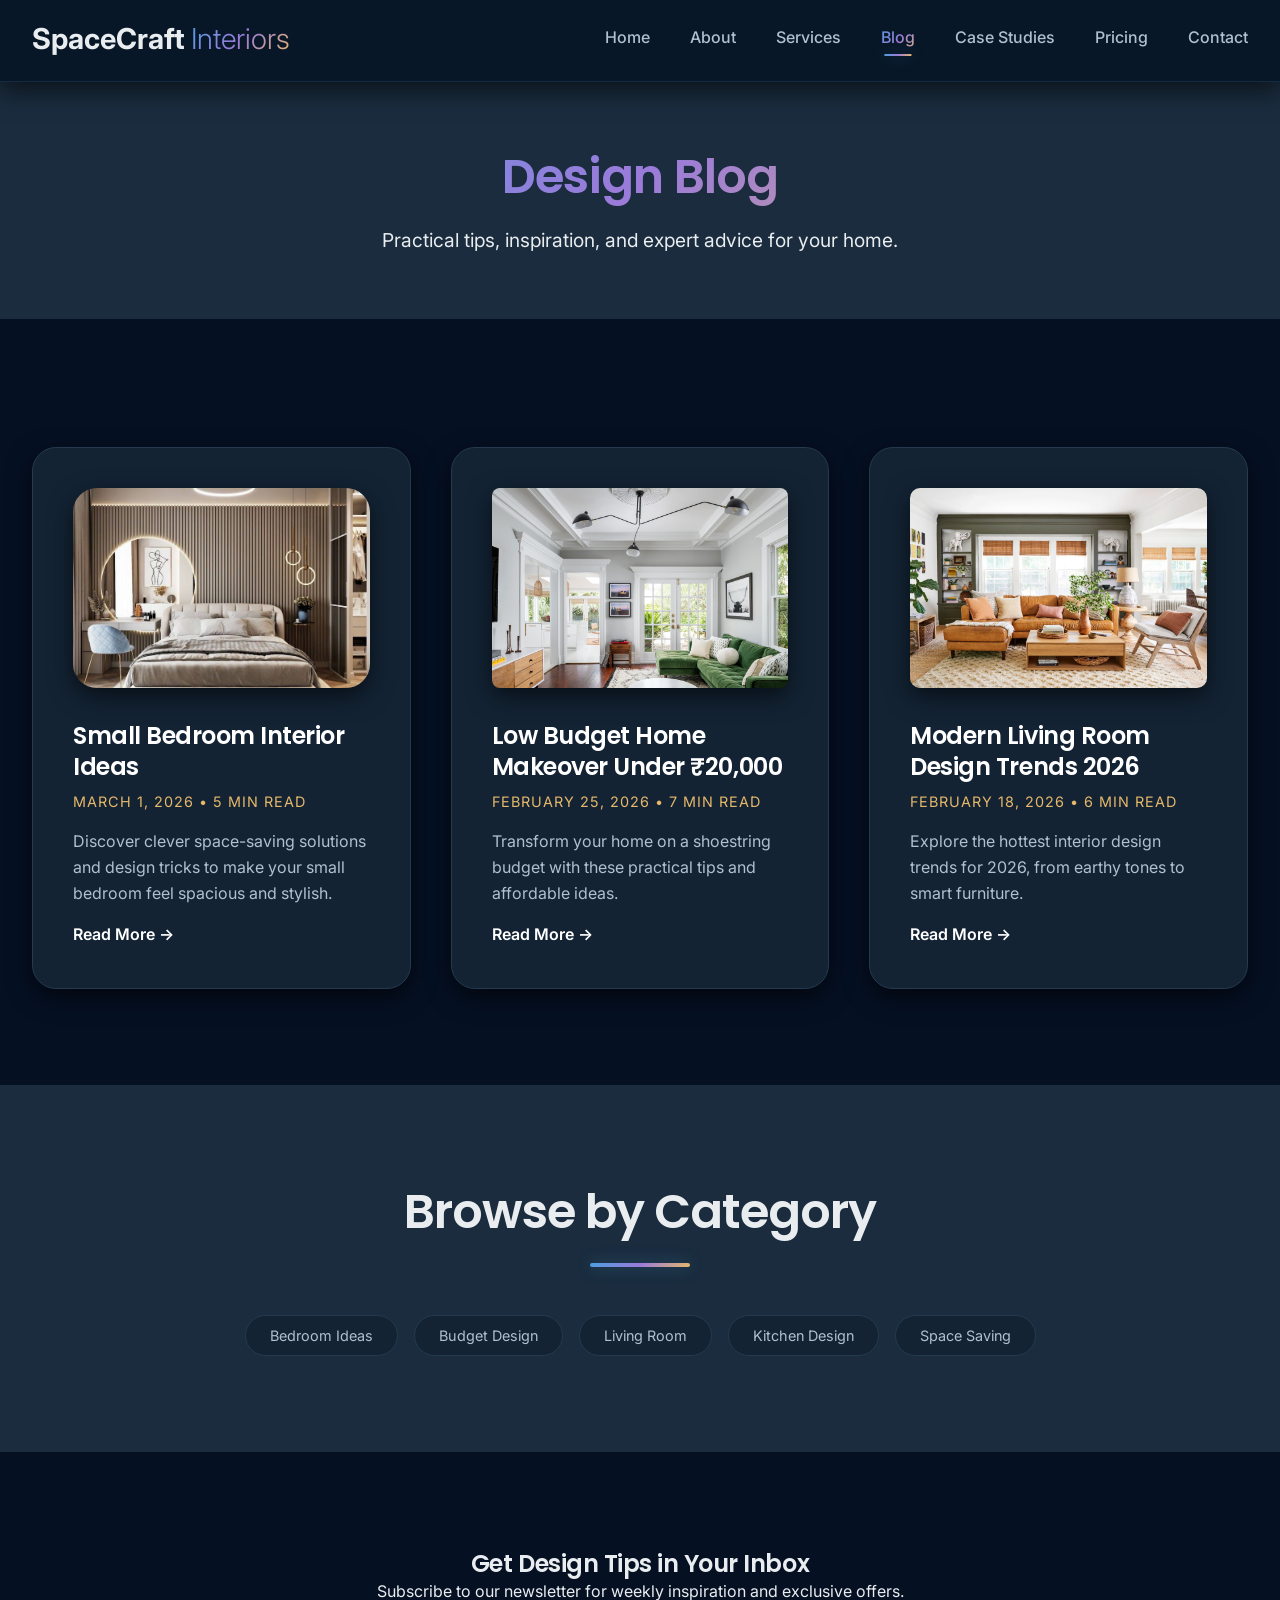
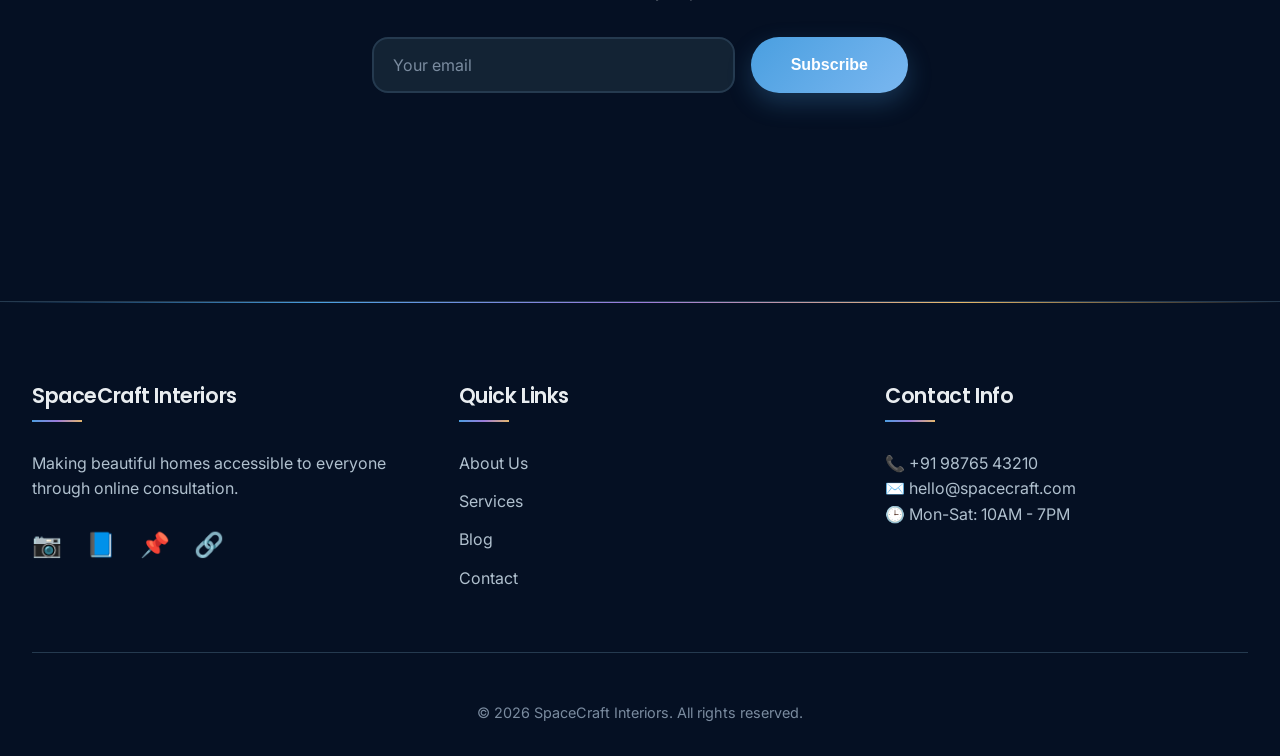
==== blog.html @ 37b7e7aa "commit" ====
<!DOCTYPE html>
<html lang="en">

<head>
    <meta charset="UTF-8">
    <meta name="viewport" content="width=device-width, initial-scale=1.0">
    
    <!-- Essential Meta Tags -->
    <title>Interior Design Blog - SpaceCraft Interiors | Tips, Ideas & Home Decor Advice</title>
    <meta name="description" content="Expert interior design tips, budget makeover ideas under ₹20,000, and home decor inspiration. Read our latest articles on small bedrooms, modern trends, and affordable makeovers.">
    <meta name="keywords" content="interior design blog, home decor tips India, budget interior ideas, bedroom design, living room trends, DIY home decor, space saving tips">
    <meta name="robots" content="index, follow">
    
    <!-- Open Graph (For Facebook, WhatsApp, LinkedIn) -->
    <meta property="og:title" content="Interior Design Blog - SpaceCraft Interiors">
    <meta property="og:description" content="Expert tips on small bedrooms, budget makeovers under ₹20,000, and modern design trends for Indian homes.">
    <meta property="og:image" content="https://www.spacecraftinteriors.com/images/blog-og.jpg">
    <meta property="og:url" content="https://www.spacecraftinteriors.com/blog.html">
    
    <!-- Canonical URL -->
    <link rel="canonical" href="https://www.spacecraftinteriors.com/blog.html">

    <!-- Google Fonts & CSS -->
    <link rel="preconnect" href="https://fonts.googleapis.com">
    <link rel="preconnect" href="https://fonts.gstatic.com" crossorigin>
    <link
        href="https://fonts.googleapis.com/css2?family=Inter:wght@300;400;500;600;700&family=Poppins:wght@300;400;500;600;700&display=swap"
        rel="stylesheet">
    <link rel="stylesheet" href="css/style.css">

    <!-- Google Analytics -->
    <script async src="https://www.googletagmanager.com/gtag/js?id=G-XXXXXXXXXX"></script>
    <script>
        window.dataLayer = window.dataLayer || [];
        function gtag() { dataLayer.push(arguments); }
        gtag('js', new Date());
        gtag('config', 'G-XXXXXXXXXX');
    </script>
</head>

<body>
    <!-- Navigation -->
    <nav class="navbar">
        <a href="index.html" class="logo">SpaceCraft <span>Interiors</span></a>
        <div class="nav-links">
            <a href="index.html">Home</a>
            <a href="about.html">About</a>
            <a href="services.html">Services</a>
            <a href="blog.html" class="active">Blog</a>
            <a href="case-study.html">Case Studies</a>
            <a href="pricing.html">Pricing</a>
            <a href="contact.html">Contact</a>
        </div>
    </nav>

    <!-- Page Header -->
    <section style="background: var(--secondary); padding: 4rem 0;">
        <div class="container" style="text-align: center;">
            <h1 style="font-size: 3rem; margin-bottom: 1rem;">Design Blog</h1>
            <p style="font-size: 1.2rem; max-width: 700px; margin: 0 auto;">Practical tips, inspiration, and expert
                advice for your home.</p>
        </div>
    </section>

    <!-- Blog Posts Grid -->
    <section>
        <div class="container">
            <div class="card-grid">
                <!-- Blog Post 1 -->
                <article class="card">
                    <img src="images/bedroom.jpg"
                        alt="Small bedroom interior with space-saving furniture and smart storage solutions"
                        style="width: 100%; height: 200px; object-fit: cover; border-radius: var(--radius); margin-bottom: 1.5rem; box-shadow: var(--shadow-md);">
                    <h2 style="font-size: 1.5rem; margin-bottom: 0.5rem;">
                        <a href="blog-small-bedroom.html" style="text-decoration: none; color: white;">Small Bedroom
                            Interior Ideas</a>
                    </h2>
                    <div class="blog-meta">March 1, 2026 • 5 min read</div>
                    <p style="margin: 1rem 0;">Discover clever space-saving solutions and design tricks to make your
                        small bedroom feel spacious and stylish.</p>
                    <a href="blog-small-bedroom.html"
                        style="color: white; text-decoration: none; font-weight: 600;">Read More →</a>
                </article>

                <!-- Blog Post 2 -->
                <article class="card">
                    <div style="margin-bottom: 1.5rem;">
                        <img src="images/buget-home-makeover.jpg" alt="Budget bedroom makeover interior with affordable furniture and decor"
                            style="width: 100%; height: 200px; object-fit: cover; border-radius: 8px;">
                    </div>
                    <h2 style="font-size: 1.5rem; margin-bottom: 0.5rem;">
                        <a href="blog-budget-makeover.html" style="text-decoration: none; color: white;">Low Budget Home
                            Makeover Under ₹20,000</a>
                    </h2>
                    <div class="blog-meta">February 25, 2026 • 7 min read</div>
                    <p style="margin: 1rem 0;">Transform your home on a shoestring budget with these practical tips and
                        affordable ideas.</p>
                    <a href="blog-budget-makeover.html"
                        style="color: white; text-decoration: none; font-weight: 600;">Read More →</a>
                </article>

                <!-- Blog Post 3 -->
                <article class="card">
                    <div style="margin-bottom: 1.5rem;">
                        <img src="images/modern-living-room.jpg"
                            alt="Modern living room interior with contemporary furniture and earthy tones"
                            style="width: 100%; height: 200px; object-fit: cover; border-radius: 10px;">
                    </div>
                    <h2 style="font-size: 1.5rem; margin-bottom: 0.5rem;">
                        <a href="blog-modern-trends-2026.html" style="text-decoration: none; color: white;">Modern
                            Living Room Design Trends 2026</a>
                    </h2>
                    <div class="blog-meta">February 18, 2026 • 6 min read</div>
                    <p style="margin: 1rem 0;">Explore the hottest interior design trends for 2026, from earthy tones to
                        smart furniture.</p>
                    <a href="blog-modern-trends-2026.html"
                        style="color: white; text-decoration: none; font-weight: 600;">Read More →</a>
                </article>
            </div>
        </div>
    </section>

    <!-- Categories -->
    <section style="background: var(--secondary);">
        <div class="container" style="text-align: center;">
            <h2 class="section-title">Browse by Category</h2>
            <div style="display: flex; gap: 1rem; flex-wrap: wrap; justify-content: center;">
                <span class="category-tag">Bedroom Ideas</span>
                <span class="category-tag">Budget Design</span>
                <span class="category-tag">Living Room</span>
                <span class="category-tag">Kitchen Design</span>
                <span class="category-tag">Space Saving</span>
            </div>
        </div>
    </section>

    <!-- Newsletter -->
    <section>
        <div class="container" style="max-width: 600px; text-align: center;">
            <h2>Get Design Tips in Your Inbox</h2>
            <p>Subscribe to our newsletter for weekly inspiration and exclusive offers.</p>
            <form id="newsletterForm" style="display: flex; gap: 1rem; margin-top: 2rem;">
                <input type="email" id="newsletter-email" placeholder="Your email" required style="flex: 1;">
                <button type="submit" class="btn">Subscribe</button>
            </form>
            <div id="newsletter-feedback" style="margin-top: 1rem;"></div>
        </div>
    </section>

    <!-- Footer -->
    <footer>
        <div class="container">
            <div class="footer-content">
                <div class="footer-section">
                    <h3>SpaceCraft Interiors</h3>
                    <p>Making beautiful homes accessible to everyone through online consultation.</p>
                    <div class="social-links">
                        <a href="#" aria-label="Instagram">📷</a>
                        <a href="#" aria-label="Facebook">📘</a>
                        <a href="#" aria-label="Pinterest">📌</a>
                        <a href="#" aria-label="LinkedIn">🔗</a>
                    </div>
                </div>
                <div class="footer-section">
                    <h3>Quick Links</h3>
                    <a href="about.html">About Us</a>
                    <a href="services.html">Services</a>
                    <a href="blog.html">Blog</a>
                    <a href="contact.html">Contact</a>
                </div>
                <div class="footer-section">
                    <h3>Contact Info</h3>
                    <p>📞 +91 98765 43210</p>
                    <p>✉️ hello@spacecraft.com</p>
                    <p>🕒 Mon-Sat: 10AM - 7PM</p>
                </div>
            </div>
            <div class="footer-bottom">
                <p>&copy; 2026 SpaceCraft Interiors. All rights reserved.</p>
            </div>
        </div>
    </footer>

    <!-- Back to Top Button -->
    <button id="backToTop">↑</button>

    <!-- Loading Animation -->
    <div id="loader" class="loader" style="display: none;"></div>

    <!-- JavaScript -->
    <script src="js/script.js"></script>
</body>

</html>
---- css/style.css ----
/* ===== css/style.css - Professional Dark Theme (No Green) ===== */
* {
  margin: 0;
  padding: 0;
  box-sizing: border-box;
}

:root {
  /* Professional Dark Theme Color Palette - NO GREEN */
  --primary: #0A1929;        /* Deep rich navy - base background */
  --primary-light: #1E2F4A;   /* Lighter navy for cards/sections */
  --primary-dark: #051023;    /* Almost black for depth */
  
  --secondary: #1A2C3E;       /* Deep blue-gray */
  --secondary-light: #2A3F55;  /* Lighter version */
  
  /* ACCENT COLORS - No green! Using blue, purple, gold */
  --accent-blue: #4A9FE0;      /* Bright blue for primary accent */
  --accent-blue-light: #7AB7F0; /* Lighter blue for hover */
  --accent-blue-dark: #2A6FA0;  /* Darker blue for depth */
  
  --accent-purple: #9B7BDA;     /* Purple for variety */
  --accent-purple-light: #B69FEB;
  
  --accent-gold: #E6B86A;       /* Warm gold for highlights */
  --accent-gold-light: #F0CD95;
  
  /* Using blue as primary accent */
  --accent: var(--accent-blue);
  --accent-light: var(--accent-blue-light);
  --accent-dark: var(--accent-blue-dark);
  
  --text-primary: #E9EDF0;     /* Off-white for main text */
  --text-secondary: #B0C0CE;   /* Soft blue-gray for secondary text */
  --text-muted: #7A8B9F;       /* Muted for less important text */
  
  --surface: #132334;          /* Card/component background */
  --surface-light: #1E3148;    /* Lighter surface for hover states */
  --border: #253A4F;           /* Subtle borders */
  
  --white: #FFFFFF;
  --black: #010101;
  
  --success: #4A9FE0;          /* Blue instead of green */
  --error: #E76F51;            /* Warm red for errors */
  
  /* Enhanced Shadows for Dark Theme */
  --shadow-sm: 0 4px 12px rgba(0, 0, 0, 0.5);
  --shadow-md: 0 8px 24px rgba(0, 0, 0, 0.6);
  --shadow-lg: 0 16px 48px rgba(0, 0, 0, 0.8);
  --shadow-accent: 0 10px 25px rgba(74, 159, 224, 0.25);
  
  /* Glow Effects - Blue, Purple, Gold */
  --glow-blue: 0 0 15px rgba(74, 159, 224, 0.4);
  --glow-purple: 0 0 15px rgba(155, 123, 218, 0.4);
  --glow-gold: 0 0 15px rgba(230, 184, 106, 0.4);
  --glow-white: 0 0 15px rgba(255, 255, 255, 0.1);
  
  /* Border Radius */
  --radius: 1.5rem;
  --radius-sm: 1rem;
  --radius-lg: 2rem;
  
  /* Gradients - No green! */
  --gradient-primary: linear-gradient(135deg, #0A1929 0%, #1E2F4A 100%);
  --gradient-surface: linear-gradient(135deg, #132334 0%, #1A2B40 100%);
  --gradient-blue: linear-gradient(135deg, #4A9FE0 0%, #7AB7F0 100%);
  --gradient-purple: linear-gradient(135deg, #9B7BDA 0%, #B69FEB 100%);
  --gradient-gold: linear-gradient(135deg, #E6B86A 0%, #F0CD95 100%);
  --gradient-rainbow: linear-gradient(135deg, #4A9FE0 0%, #9B7BDA 50%, #E6B86A 100%);
}

body {
  font-family: 'Inter', 'Poppins', sans-serif;
  color: var(--text-primary);
  background: var(--primary-dark);
  line-height: 1.6;
  overflow-x: hidden;
}

h1, h2, h3, h4 {
  font-family: 'Poppins', sans-serif;
  font-weight: 600;
  letter-spacing: -0.02em;
  color: var(--text-primary);
  line-height: 1.3;
}

h1 {
  font-size: clamp(2.5rem, 5vw, 4rem);
  background: var(--gradient-rainbow);
  -webkit-background-clip: text;
  -webkit-text-fill-color: transparent;
  background-clip: text;
  margin-bottom: 1.5rem;
  animation: gradientShift 8s ease infinite;
}

.container {
  max-width: 1280px;
  margin: 0 auto;
  padding: 0 2rem;
  width: 100%;
}

/* Navigation */
.navbar {
  background: rgba(10, 25, 41, 0.85);
  backdrop-filter: blur(12px);
  -webkit-backdrop-filter: blur(12px);
  box-shadow: var(--shadow-md);
  position: sticky;
  top: 0;
  z-index: 100;
  padding: 1rem 2rem;
  display: flex;
  align-items: center;
  justify-content: space-between;
  flex-wrap: wrap;
  border-bottom: 1px solid rgba(74, 159, 224, 0.15);
  animation: slideDown 0.5s ease-out;
}

.logo {
  font-size: 1.8rem;
  font-weight: 700;
  color: var(--text-primary);
  text-decoration: none;
  position: relative;
  padding-bottom: 0.2rem;
}

.logo span {
  background: var(--gradient-rainbow);
  -webkit-background-clip: text;
  -webkit-text-fill-color: transparent;
  background-clip: text;
  font-weight: 300;
  position: relative;
  animation: pulse 3s ease infinite;
}

.logo span::after {
  content: '';
  position: absolute;
  bottom: -2px;
  left: 0;
  width: 100%;
  height: 2px;
  background: var(--gradient-rainbow);
  transform: scaleX(0);
  transition: transform 0.3s ease;
  transform-origin: right;
  animation: shimmer 2s infinite;
}

.logo:hover span::after {
  transform: scaleX(1);
  transform-origin: left;
}

.nav-links {
  display: flex;
  gap: 2.5rem;
  align-items: center;
  flex-wrap: wrap;
}

.nav-links a {
  text-decoration: none;
  color: var(--text-secondary);
  font-weight: 500;
  transition: all 0.3s;
  font-size: 1rem;
  position: relative;
  padding-bottom: 0.3rem;
}

.nav-links a::after {
  content: '';
  position: absolute;
  bottom: 0;
  left: 50%;
  width: 0;
  height: 2px;
  background: var(--gradient-rainbow);
  transition: all 0.3s ease;
  transform: translateX(-50%);
  box-shadow: var(--glow-blue);
}

.nav-links a:hover::after,
.nav-links a.active::after {
  width: 80%;
}

.nav-links a:hover,
.nav-links a.active {
  background: var(--gradient-rainbow);
  -webkit-background-clip: text;
  -webkit-text-fill-color: transparent;
  background-clip: text;
}

/* Buttons */
.btn {
  background: var(--gradient-blue);
  color: white;
  padding: 0.9rem 2.5rem;
  border-radius: 3rem;
  border: none;
  font-weight: 600;
  font-size: 1rem;
  cursor: pointer;
  transition: all 0.3s;
  box-shadow: var(--shadow-accent);
  text-decoration: none;
  display: inline-block;
  position: relative;
  overflow: hidden;
  z-index: 1;
  animation: float 3s ease infinite;
}

.btn::before {
  content: '';
  position: absolute;
  top: 0;
  left: 0;
  width: 0;
  height: 100%;
  background: var(--gradient-purple);
  transition: width 0.3s ease;
  z-index: -1;
}

.btn:hover::before {
  width: 100%;
}

.btn:hover {
  transform: translateY(-3px);
  box-shadow: 0 20px 30px -10px rgba(74, 159, 224, 0.5);
  animation: none;
}

.btn-outline {
  background: transparent;
  border: 2px solid var(--accent-blue);
  color: var(--accent-blue);
  box-shadow: none;
  animation: none;
}

.btn-outline::before {
  display: none;
}

.btn-outline:hover {
  background: var(--gradient-blue);
  color: white;
  transform: translateY(-2px);
  border-color: transparent;
}

/* Sections */
section {
  padding: 6rem 0;
  position: relative;
}

section:nth-child(even) {
  background: var(--primary);
}

.section-title {
  font-size: clamp(2rem, 4vw, 3rem);
  color: var(--text-primary);
  margin-bottom: 3rem;
  text-align: center;
  position: relative;
  padding-bottom: 1.5rem;
}

.section-title::after {
  content: '';
  position: absolute;
  bottom: 0;
  left: 50%;
  transform: translateX(-50%);
  width: 100px;
  height: 4px;
  background: var(--gradient-rainbow);
  border-radius: 2px;
  box-shadow: var(--glow-blue);
  animation: widthPulse 3s ease infinite;
}

/* Cards */
.card-grid {
  display: grid;
  grid-template-columns: repeat(auto-fit, minmax(320px, 1fr));
  gap: 2.5rem;
  margin-top: 2rem;
}

.card {
  background: var(--surface);
  border-radius: var(--radius);
  padding: 2.5rem;
  box-shadow: var(--shadow-md);
  transition: all 0.4s;
  border: 1px solid var(--border);
  position: relative;
  overflow: hidden;
  animation: fadeInUp 0.6s ease-out;
  animation-fill-mode: both;
}

.card:nth-child(1) { animation-delay: 0.1s; }
.card:nth-child(2) { animation-delay: 0.3s; }
.card:nth-child(3) { animation-delay: 0.5s; }
.card:nth-child(4) { animation-delay: 0.7s; }

.card::before {
  content: '';
  position: absolute;
  top: 0;
  left: 0;
  width: 100%;
  height: 5px;
  background: var(--gradient-rainbow);
  transform: translateY(-100%);
  transition: transform 0.3s ease;
}

.card:hover::before {
  transform: translateY(0);
}

.card:hover {
  box-shadow: var(--shadow-lg);
  transform: translateY(-8px);
  border-color: var(--accent-blue);
  background: var(--surface-light);
}

.card h3 {
  margin: 1.5rem 0 1rem;
  font-size: 1.6rem;
  color: var(--text-primary);
}

.card p {
  color: var(--text-secondary);
}

.card-icon {
  font-size: 3.5rem;
  margin-bottom: 1rem;
  background: var(--gradient-rainbow);
  -webkit-background-clip: text;
  -webkit-text-fill-color: transparent;
  background-clip: text;
  animation: rotate 10s linear infinite;
}

/* Hero Section */
.hero {
  min-height: 90vh;
  display: flex;
  align-items: center;
  background: var(--primary-dark);
  position: relative;
  overflow: hidden;
}

.hero::before {
  content: '';
  position: absolute;
  top: -50%;
  right: -50%;
  width: 100%;
  height: 200%;
  background: radial-gradient(circle, rgba(74, 159, 224, 0.1) 0%, transparent 70%);
  animation: rotate 30s linear infinite;
}

.hero::after {
  content: '';
  position: absolute;
  bottom: -50%;
  left: -50%;
  width: 100%;
  height: 200%;
  background: radial-gradient(circle, rgba(155, 123, 218, 0.1) 0%, transparent 70%);
  animation: rotate 40s linear infinite reverse;
}

@keyframes rotate {
  from { transform: rotate(0deg); }
  to { transform: rotate(360deg); }
}

.hero-content {
  display: flex;
  align-items: center;
  gap: 4rem;
  position: relative;
  z-index: 2;
  animation: fadeIn 1s ease-out;
}

.hero-text {
  flex: 1;
}

.hero-text h1 {
  font-size: clamp(2.5rem, 5vw, 4rem);
  margin-bottom: 1.5rem;
  -webkit-text-fill-color: initial;
  background: none;
  color: var(--text-primary);
  animation: slideInLeft 0.8s ease-out;
}

.hero-text p {
  font-size: 1.2rem;
  margin-bottom: 2rem;
  color: var(--text-secondary);
  animation: slideInLeft 0.8s ease-out 0.2s both;
}

.hero-image {
  flex: 1;
  background: var(--surface);
  border-radius: var(--radius-lg);
  padding: 2rem;
  min-height: 500px;
  display: flex;
  align-items: center;
  justify-content: center;
  box-shadow: var(--shadow-lg);
  position: relative;
  overflow: hidden;
  border: 1px solid var(--border);
  animation: slideInRight 0.8s ease-out;
}

.hero-image::after {
  content: '';
  position: absolute;
  top: 0;
  left: 0;
  right: 0;
  bottom: 0;
  background: linear-gradient(135deg, rgba(74, 159, 224, 0.1) 0%, transparent 100%);
  pointer-events: none;
}

/* Before/After */
.before-after-grid {
  display: grid;
  grid-template-columns: repeat(2, 1fr);
  gap: 2.5rem;
  background: var(--surface);
  border-radius: var(--radius-lg);
  padding: 3rem;
  box-shadow: var(--shadow-md);
  border: 1px solid var(--border);
}

.before-after-item {
  text-align: center;
  animation: fadeInUp 0.6s ease-out;
  animation-fill-mode: both;
}

.before-after-item:nth-child(1) { animation-delay: 0.2s; }
.before-after-item:nth-child(2) { animation-delay: 0.4s; }
.before-after-item:nth-child(3) { animation-delay: 0.6s; }
.before-after-item:nth-child(4) { animation-delay: 0.8s; }

.before-after-item h3 {
  margin-top: 1rem;
  color: var(--text-secondary);
  font-size: 1.2rem;
}

.image-placeholder {
  background: linear-gradient(145deg, var(--surface), var(--primary));
  width: 100%;
  aspect-ratio: 4/3;
  border-radius: var(--radius);
  margin-bottom: 1rem;
  display: flex;
  align-items: center;
  justify-content: center;
  color: var(--text-secondary);
  font-size: 1rem;
  border: 2px dashed var(--accent-blue);
  transition: all 0.3s;
  position: relative;
  overflow: hidden;
  box-shadow: var(--shadow-sm);
  animation: borderPulse 2s ease infinite;
}

.image-placeholder:hover {
  border-color: var(--accent-purple);
  transform: scale(1.02);
  box-shadow: var(--glow-purple);
  animation: none;
}

/* Testimonials */
.testimonial-grid {
  display: grid;
  grid-template-columns: repeat(auto-fit, minmax(350px, 1fr));
  gap: 2.5rem;
}

.testimonial-card {
  background: var(--surface);
  border-radius: var(--radius);
  padding: 2.5rem;
  font-style: italic;
  position: relative;
  box-shadow: var(--shadow-md);
  border: 1px solid var(--border);
  transition: all 0.3s;
  animation: fadeInScale 0.6s ease-out;
  animation-fill-mode: both;
}

.testimonial-card:nth-child(1) { animation-delay: 0.2s; }
.testimonial-card:nth-child(2) { animation-delay: 0.4s; }
.testimonial-card:nth-child(3) { animation-delay: 0.6s; }

.testimonial-card:hover {
  box-shadow: var(--shadow-lg);
  transform: translateY(-5px);
  border-color: var(--accent-purple);
}

.testimonial-card::before {
  content: '"';
  font-size: 6rem;
  background: var(--gradient-purple);
  -webkit-background-clip: text;
  -webkit-text-fill-color: transparent;
  background-clip: text;
  opacity: 0.3;
  position: absolute;
  top: -20px;
  left: 20px;
  font-family: serif;
  animation: bounce 2s ease infinite;
}

.testimonial-author {
  margin-top: 1.5rem;
  font-style: normal;
  font-weight: 600;
  color: var(--accent-gold);
  position: relative;
  padding-top: 1rem;
}

.testimonial-author::before {
  content: '';
  position: absolute;
  top: 0;
  left: 0;
  width: 50px;
  height: 2px;
  background: var(--gradient-gold);
}

/* Forms */
.form-group {
  margin-bottom: 2rem;
}

.form-group label {
  display: block;
  margin-bottom: 0.5rem;
  font-weight: 500;
  color: var(--text-secondary);
  font-size: 0.95rem;
  letter-spacing: 0.5px;
}

input, select, textarea {
  width: 100%;
  padding: 1rem 1.2rem;
  border-radius: 1rem;
  border: 2px solid var(--border);
  font-family: inherit;
  font-size: 1rem;
  transition: all 0.3s;
  background: var(--surface);
  color: var(--text-primary);
}

input:focus, select:focus, textarea:focus {
  outline: none;
  border-color: var(--accent-blue);
  box-shadow: 0 0 0 4px rgba(74, 159, 224, 0.2), var(--glow-blue);
  animation: focusPulse 1s ease infinite;
}

input::placeholder, textarea::placeholder {
  color: var(--text-muted);
}

.error-message {
  color: var(--error);
  font-size: 0.875rem;
  margin-top: 0.5rem;
}

.success-message {
  color: var(--accent-blue);
  font-weight: 600;
  padding: 1rem;
  background: rgba(74, 159, 224, 0.1);
  border-radius: var(--radius-sm);
  display: block;
  border: 1px solid var(--accent-blue);
}

/* Footer */
footer {
  background: var(--primary-dark);
  color: var(--text-secondary);
  padding: 5rem 0 2rem;
  margin-top: 6rem;
  position: relative;
  overflow: hidden;
  border-top: 1px solid var(--border);
}

footer::before {
  content: '';
  position: absolute;
  top: 0;
  left: 0;
  right: 0;
  height: 1px;
  background: linear-gradient(90deg, transparent, var(--accent-blue), var(--accent-purple), var(--accent-gold), transparent);
  animation: slide 3s linear infinite;
}

@keyframes slide {
  0% { transform: translateX(-100%); }
  100% { transform: translateX(100%); }
}

.footer-content {
  display: grid;
  grid-template-columns: repeat(auto-fit, minmax(280px, 1fr));
  gap: 4rem;
  margin-bottom: 3rem;
  position: relative;
  z-index: 2;
}

.footer-section h3 {
  color: var(--text-primary);
  margin-bottom: 1.8rem;
  font-size: 1.3rem;
  position: relative;
  padding-bottom: 0.8rem;
}

.footer-section h3::after {
  content: '';
  position: absolute;
  bottom: 0;
  left: 0;
  width: 50px;
  height: 2px;
  background: var(--gradient-rainbow);
  animation: widthPulse 2s ease infinite;
}

.footer-section a {
  color: var(--text-secondary);
  text-decoration: none;
  display: block;
  margin-bottom: 0.8rem;
  transition: color 0.3s;
}

.footer-section a:hover {
  color: var(--accent-blue);
}

.footer-bottom {
  text-align: center;
  padding-top: 3rem;
  border-top: 1px solid var(--border);
  font-size: 0.9rem;
  color: var(--text-muted);
}

.social-links {
  display: flex;
  gap: 1.5rem;
  margin-top: 1.5rem;
}

.social-links a {
  font-size: 1.5rem;
  transition: transform 0.3s;
}

.social-links a:hover {
  transform: translateY(-3px);
}

/* Back to top */
#backToTop {
  position: fixed;
  bottom: 2rem;
  right: 2rem;
  background: var(--gradient-blue);
  color: white;
  width: 55px;
  height: 55px;
  border-radius: 50%;
  display: flex;
  align-items: center;
  justify-content: center;
  cursor: pointer;
  border: none;
  opacity: 0;
  transition: all 0.3s;
  box-shadow: var(--shadow-lg), var(--glow-blue);
  z-index: 99;
  font-size: 1.2rem;
  font-weight: bold;
  animation: bounce 2s ease infinite;
}

#backToTop:hover {
  transform: translateY(-5px) scale(1.1);
  background: var(--gradient-purple);
  box-shadow: 0 20px 30px -10px rgba(155, 123, 218, 0.6), var(--glow-purple);
  animation: none;
}

#backToTop.visible {
  opacity: 1;
}

/* Loading animation */
.loader {
  border: 4px solid var(--surface);
  border-top: 4px solid var(--accent-blue);
  border-right: 4px solid var(--accent-purple);
  border-bottom: 4px solid var(--accent-gold);
  border-radius: 50%;
  width: 60px;
  height: 60px;
  animation: spin 1s linear infinite, colorChange 3s ease infinite;
  margin: 2rem auto;
  box-shadow: var(--shadow-sm);
}

/* Blog Meta */
.blog-meta {
  color: var(--accent-gold);
  font-size: 0.9rem;
  margin-bottom: 1rem;
  text-transform: uppercase;
  letter-spacing: 1px;
}

/* Category Tags */
.category-tag {
  background: var(--surface);
  padding: 0.5rem 1.5rem;
  border-radius: 2rem;
  border: 1px solid var(--border);
  color: var(--text-secondary);
  transition: all 0.3s;
  cursor: pointer;
  display: inline-block;
  font-size: 0.9rem;
}

.category-tag:hover {
  border-color: var(--accent-blue);
  color: var(--accent-blue);
  transform: translateY(-2px);
  box-shadow: var(--glow-blue);
}

/* Table Styles */
table {
  width: 100%;
  border-collapse: collapse;
  margin: 2rem 0;
}

table td, table th {
  padding: 1rem;
  border-bottom: 1px solid var(--border);
  text-align: left;
}

table tr:last-child td {
  border-bottom: none;
}

table th {
  background: var(--surface);
  color: var(--text-primary);
  font-weight: 600;
}

/* ANIMATIONS */

@keyframes spin {
  0% { transform: rotate(0deg); }
  100% { transform: rotate(360deg); }
}

@keyframes fadeIn {
  from { opacity: 0; }
  to { opacity: 1; }
}

@keyframes fadeInUp {
  from {
    opacity: 0;
    transform: translateY(30px);
  }
  to {
    opacity: 1;
    transform: translateY(0);
  }
}

@keyframes fadeInScale {
  from {
    opacity: 0;
    transform: scale(0.9);
  }
  to {
    opacity: 1;
    transform: scale(1);
  }
}

@keyframes slideInLeft {
  from {
    opacity: 0;
    transform: translateX(-50px);
  }
  to {
    opacity: 1;
    transform: translateX(0);
  }
}

@keyframes slideInRight {
  from {
    opacity: 0;
    transform: translateX(50px);
  }
  to {
    opacity: 1;
    transform: translateX(0);
  }
}

@keyframes slideDown {
  from {
    opacity: 0;
    transform: translateY(-100%);
  }
  to {
    opacity: 1;
    transform: translateY(0);
  }
}

@keyframes bounce {
  0%, 100% { transform: translateY(0); }
  50% { transform: translateY(-10px); }
}

@keyframes pulse {
  0%, 100% { opacity: 1; }
  50% { opacity: 0.7; }
}

@keyframes colorChange {
  0% { border-top-color: var(--accent-blue); }
  33% { border-top-color: var(--accent-purple); }
  66% { border-top-color: var(--accent-gold); }
  100% { border-top-color: var(--accent-blue); }
}

@keyframes gradientShift {
  0% { background-position: 0% 50%; }
  50% { background-position: 100% 50%; }
  100% { background-position: 0% 50%; }
}

@keyframes widthPulse {
  0%, 100% { width: 50px; opacity: 1; }
  50% { width: 100px; opacity: 0.7; }
}

@keyframes borderPulse {
  0%, 100% { border-color: var(--accent-blue); }
  33% { border-color: var(--accent-purple); }
  66% { border-color: var(--accent-gold); }
}

@keyframes shimmer {
  0% { background-position: -200% 0; }
  100% { background-position: 200% 0; }
}

@keyframes focusPulse {
  0%, 100% { box-shadow: 0 0 0 4px rgba(74, 159, 224, 0.2), var(--glow-blue); }
  50% { box-shadow: 0 0 0 6px rgba(155, 123, 218, 0.2), var(--glow-purple); }
}

@keyframes float {
  0%, 100% { transform: translateY(0); }
  50% { transform: translateY(-5px); }
}

/* Mobile Responsive */
@media (max-width: 768px) {
  .navbar {
    flex-direction: column;
    gap: 1rem;
    padding: 1rem;
  }
  
  .nav-links {
    gap: 1rem;
    justify-content: center;
  }
  
  .hero-content {
    flex-direction: column;
  }
  
  .hero-image {
    min-height: 300px;
    width: 100%;
  }
  
  .before-after-grid {
    grid-template-columns: 1fr;
    padding: 1.5rem;
  }
  
  .card-grid {
    grid-template-columns: 1fr;
  }
  
  .footer-content {
    grid-template-columns: 1fr;
    gap: 2rem;
  }
  
  #backToTop {
    bottom: 1rem;
    right: 1rem;
    width: 45px;
    height: 45px;
  }
  
  section {
    padding: 3rem 0;
  }
}

/* Custom scrollbar */
::-webkit-scrollbar {
  width: 10px;
}

::-webkit-scrollbar-track {
  background: var(--primary-dark);
}

::-webkit-scrollbar-thumb {
  background: linear-gradient(135deg, var(--accent-blue) 0%, var(--accent-purple) 50%, var(--accent-gold) 100%);
  border-radius: 5px;
  border: 2px solid var(--primary-dark);
}

::-webkit-scrollbar-thumb:hover {
  background: linear-gradient(135deg, var(--accent-gold) 0%, var(--accent-purple) 50%, var(--accent-blue) 100%);
}

/* Selection color */
::selection {
  background: var(--accent-purple);
  color: white;
}

::-moz-selection {
  background: var(--accent-purple);
  color: white;
}

/* Image styles */
img {
  max-width: 100%;
  height: auto;
  border-radius: var(--radius);
  box-shadow: var(--shadow-md);
  transition: all 0.3s;
}

img:hover {
  transform: scale(1.02);
  box-shadow: var(--shadow-lg), var(--glow-blue);
}
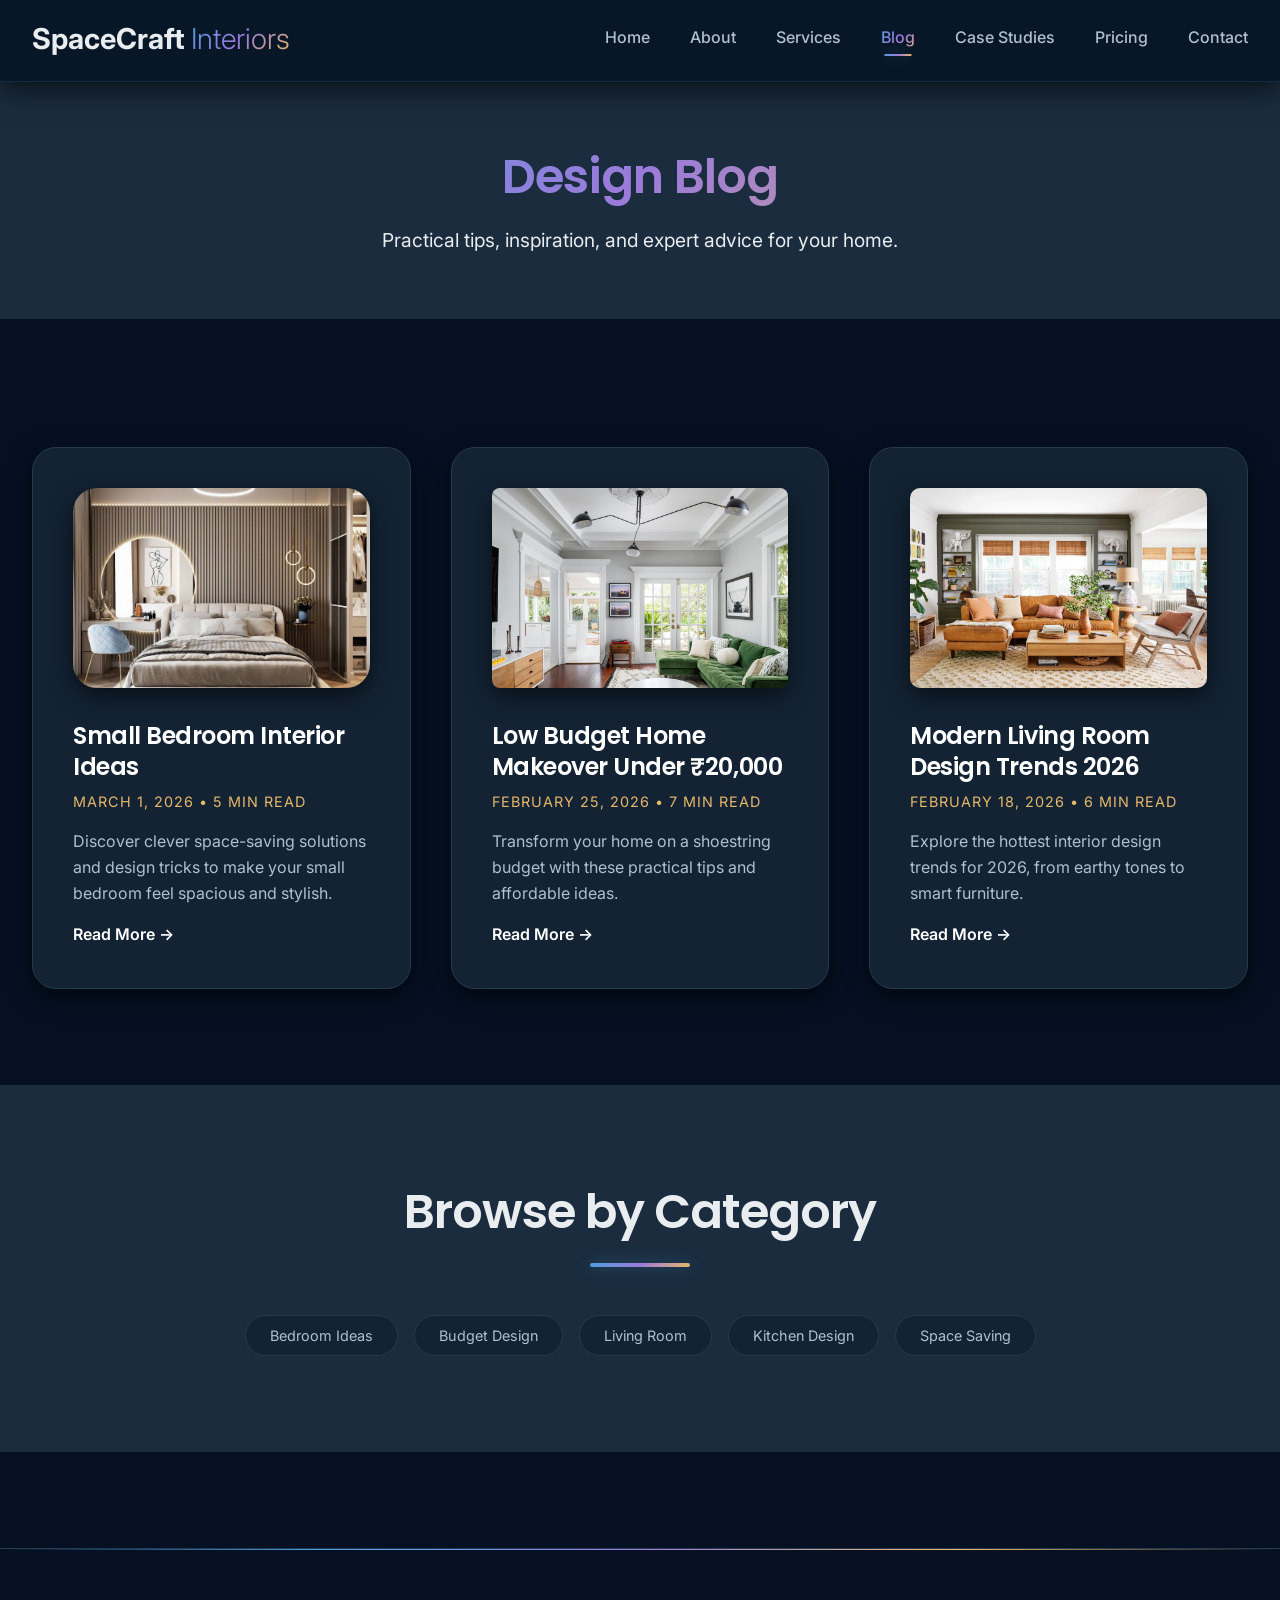
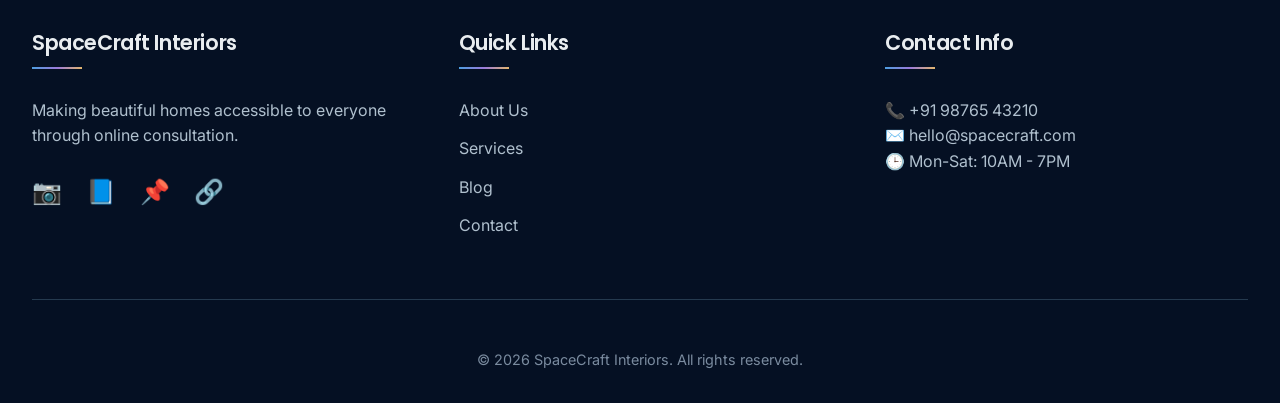
==== commit 1d749dd9: "commit" ====
--- a/blog.html
+++ b/blog.html
@@ -134,18 +134,7 @@
         </div>
     </section>
 
-    <!-- Newsletter -->
-    <section>
-        <div class="container" style="max-width: 600px; text-align: center;">
-            <h2>Get Design Tips in Your Inbox</h2>
-            <p>Subscribe to our newsletter for weekly inspiration and exclusive offers.</p>
-            <form id="newsletterForm" style="display: flex; gap: 1rem; margin-top: 2rem;">
-                <input type="email" id="newsletter-email" placeholder="Your email" required style="flex: 1;">
-                <button type="submit" class="btn">Subscribe</button>
-            </form>
-            <div id="newsletter-feedback" style="margin-top: 1rem;"></div>
-        </div>
-    </section>
+    
 
     <!-- Footer -->
     <footer>
